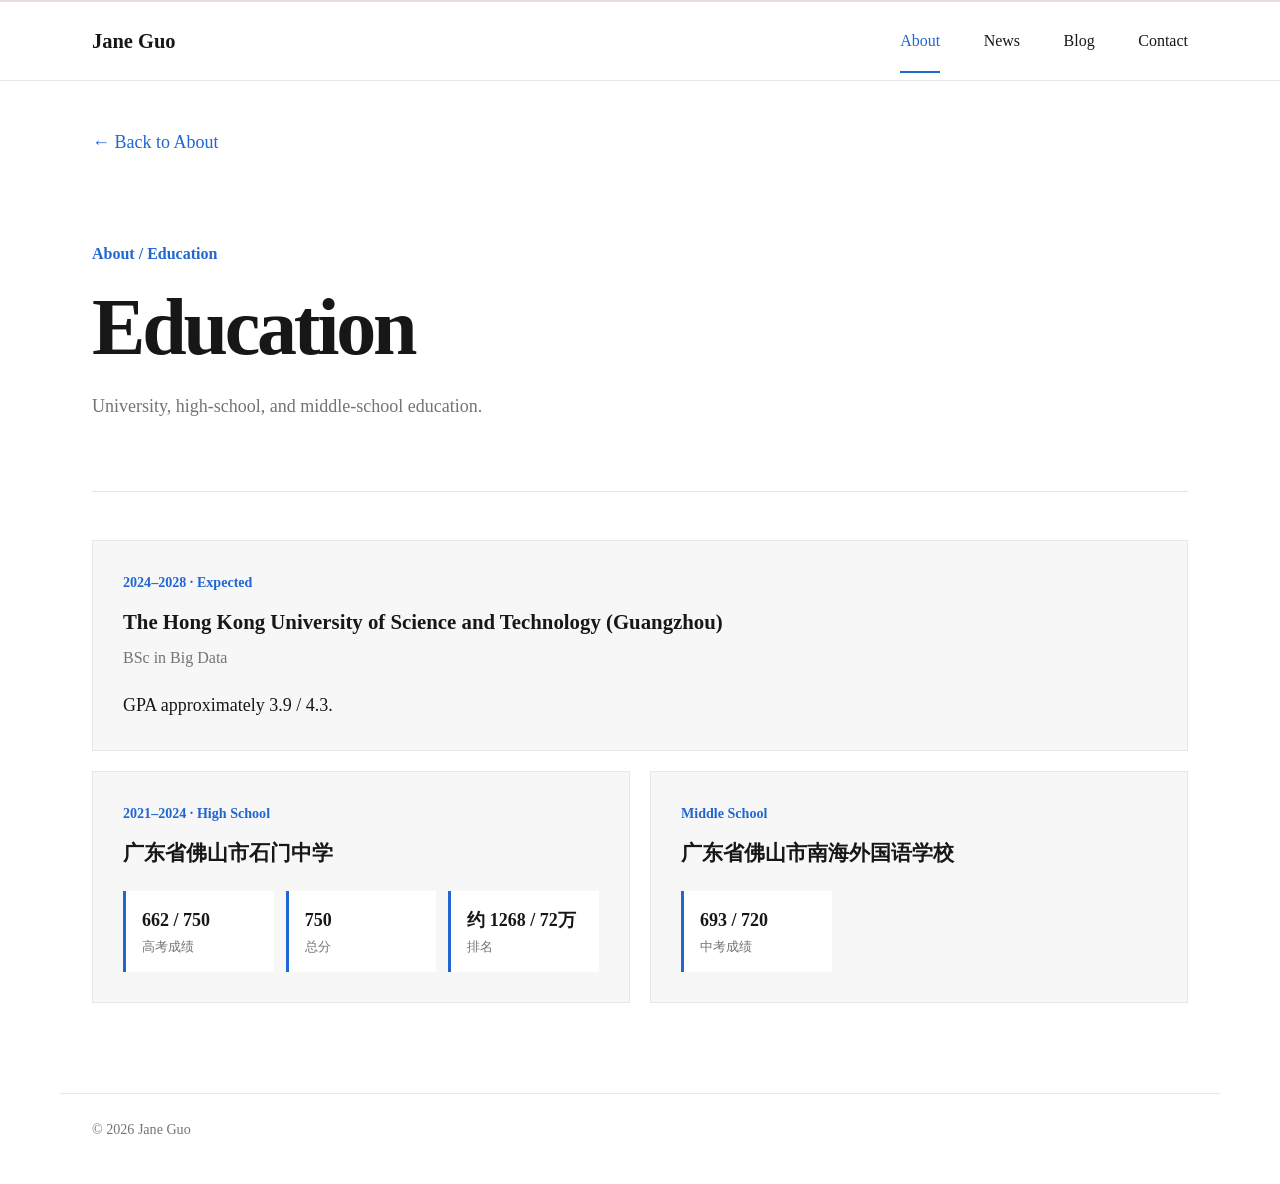
==== education.html @ 57a2ad55 "Add website sections and detail pages" ====
<!doctype html>
<html lang="en">
  <head>
    <meta charset="utf-8" />
    <meta name="viewport" content="width=device-width, initial-scale=1" />
    <title>Education · Jane Guo</title>
    <link rel="icon" href="favicon.svg" type="image/svg+xml" />
    <link rel="stylesheet" href="styles.css" />
  </head>
  <body>
    <header class="site-header">
      <div class="nav-wrap">
        <a class="site-name" href="index.html#about">Jane Guo</a>
        <nav aria-label="Primary navigation">
          <a class="active" href="index.html#about">About</a>
          <a href="index.html#news">News</a>
          <a href="blog.html">Blog</a>
          <a href="index.html#contact">Contact</a>
        </nav>
      </div>
    </header>
    <main class="detail-main">
      <a class="back-link" href="index.html#about">← Back to About</a>
      <section class="page-intro">
        <p class="section-label">About / Education</p>
        <h1>Education</h1>
        <p>University, high-school, and middle-school education.</p>
      </section>
      <section class="detail-grid" aria-label="Education details">
        <article class="detail-card wide">
          <p class="date">2024–2028 · Expected</p>
          <h2>The Hong Kong University of Science and Technology (Guangzhou)</h2>
          <h3>BSc in Big Data</h3>
          <p>GPA approximately 3.9 / 4.3.</p>
        </article>
        <article class="detail-card">
          <p class="date">2021–2024 · High School</p>
          <h2>广东省佛山市石门中学</h2>
          <div class="metric-row">
            <div class="metric"><strong>662 / 750</strong><span>高考成绩</span></div>
            <div class="metric"><strong>750</strong><span>总分</span></div>
            <div class="metric"><strong>约 1268 / 72万</strong><span>排名</span></div>
          </div>
        </article>
        <article class="detail-card">
          <p class="date">Middle School</p>
          <h2>广东省佛山市南海外国语学校</h2>
          <div class="metric-row">
            <div class="metric"><strong>693 / 720</strong><span>中考成绩</span></div>
          </div>
        </article>
      </section>
    </main>
    <footer><p>© 2026 Jane Guo</p></footer>
  </body>
</html>
---- styles.css ----
:root {
  --page: #ffffff;
  --text: #171717;
  --muted: #747474;
  --line: #e7e7e7;
  --soft: #f7f7f7;
  --accent: #2166d1;
  --accent-soft: #eef4ff;
  --red: #ff2442;
  --serif: Georgia, "Times New Roman", Times, serif;
}

* {
  box-sizing: border-box;
}

html {
  background: var(--page);
  scroll-behavior: smooth;
}

body {
  background: var(--page);
  color: var(--text);
  font-family: var(--serif);
  font-size: 18px;
  line-height: 1.7;
  margin: 0;
  -webkit-font-smoothing: antialiased;
}

a {
  color: var(--accent);
  text-decoration: none;
  text-underline-offset: 0.2em;
}

a:hover {
  text-decoration: underline;
}

a:focus-visible {
  border-radius: 2px;
  outline: 2px solid var(--accent);
  outline-offset: 4px;
}

.site-header {
  background: rgba(255, 255, 255, 0.96);
  border-bottom: 1px solid var(--line);
  border-top: 2px solid #eadde0;
  position: sticky;
  top: 0;
  z-index: 10;
}

.nav-wrap {
  align-items: center;
  display: flex;
  justify-content: space-between;
  margin: 0 auto;
  max-width: 1160px;
  min-height: 78px;
  padding: 0 32px;
}

.site-name {
  color: var(--text);
  font-size: 1.28rem;
  font-weight: 700;
}

.site-name:hover {
  text-decoration: none;
}

nav {
  align-items: center;
  display: flex;
  gap: clamp(24px, 3.4vw, 48px);
}

nav a {
  color: var(--text);
  font-size: 1rem;
  padding: 7px 0;
  position: relative;
}

nav a::after {
  background: var(--accent);
  bottom: -11px;
  content: "";
  height: 2px;
  left: 0;
  opacity: 0;
  position: absolute;
  right: 0;
  transform: translateY(3px);
  transition: opacity 160ms ease, transform 160ms ease;
}

nav a:hover,
nav a.active {
  color: var(--accent);
  text-decoration: none;
}

nav a:hover::after,
nav a.active::after {
  opacity: 1;
  transform: translateY(0);
}

main,
footer {
  margin: 0 auto;
  max-width: 1160px;
  padding-left: 32px;
  padding-right: 32px;
}

.section {
  border-top: 1px solid var(--line);
  padding: 66px 0 76px;
  scroll-margin-top: 78px;
}

.overview {
  align-items: center;
  border-top: 0;
  display: grid;
  gap: clamp(48px, 8vw, 110px);
  grid-template-columns: minmax(0, 1.25fr) minmax(280px, 0.75fr);
  min-height: 620px;
  padding-bottom: 98px;
  padding-top: 92px;
}

.section-label {
  color: var(--accent);
  font-size: 1rem;
  font-weight: 700;
  margin: 0 0 24px;
}

.overview h1,
.page-intro h1 {
  font-size: clamp(3.2rem, 6.4vw, 5rem);
  letter-spacing: -0.04em;
  line-height: 1;
  margin: 0;
}

.role {
  font-size: clamp(1.25rem, 2vw, 1.55rem);
  font-weight: 700;
  margin: 30px 0 3px;
}

.meta {
  color: var(--muted);
  margin: 0;
}

.introduction {
  font-size: 1.08rem;
  margin: 34px 0 16px;
  max-width: 670px;
}

.text-link {
  font-weight: 700;
}

.overview-figure {
  margin: 0;
}

.overview-figure img {
  border: 1px solid var(--line);
  display: block;
  height: auto;
  width: 100%;
}

.section-heading {
  align-items: baseline;
  display: flex;
  justify-content: space-between;
  margin-bottom: 38px;
}

.section-heading h2 {
  font-size: 1.7rem;
  line-height: 1.2;
  margin: 0;
}

.section-heading p {
  color: var(--muted);
  font-size: 0.95rem;
  margin: 0;
}

.card-grid {
  display: grid;
  gap: 18px;
  grid-template-columns: repeat(3, minmax(0, 1fr));
}

.section-card {
  background: var(--page);
  border: 1px solid var(--line);
  color: var(--text);
  display: block;
  min-height: 250px;
  padding: 25px 26px 28px;
  position: relative;
  transition: border-color 160ms ease, box-shadow 160ms ease, transform 160ms ease;
}

.section-card:hover {
  border-color: var(--accent);
  box-shadow: 0 14px 34px rgba(33, 102, 209, 0.08);
  text-decoration: none;
  transform: translateY(-3px);
}

.card-number {
  color: var(--muted);
  font-size: 0.82rem;
}

.section-card h3 {
  font-size: 1.28rem;
  line-height: 1.35;
  margin: 45px 0 10px;
}

.section-card p {
  color: var(--muted);
  font-size: 0.94rem;
  line-height: 1.55;
  margin: 0 34px 0 0;
}

.card-arrow {
  bottom: 24px;
  color: var(--accent);
  font-size: 1.2rem;
  position: absolute;
  right: 25px;
}

.timeline {
  border-top: 1px solid var(--line);
}

.timeline-item {
  align-items: baseline;
  border-bottom: 1px solid var(--line);
  display: grid;
  gap: 30px;
  grid-template-columns: 165px minmax(0, 1fr);
  padding: 25px 0;
}

.timeline-item time {
  color: var(--muted);
}

.timeline-item p {
  margin: 0;
}

.contact-section {
  padding-bottom: 90px;
}

.social-list {
  align-items: center;
  display: flex;
  flex-wrap: wrap;
  gap: 20px;
}

.social-link {
  align-items: center;
  background: var(--text);
  border: 1px solid var(--text);
  border-radius: 10px;
  color: #ffffff;
  display: inline-flex;
  height: 58px;
  justify-content: center;
  transition: opacity 160ms ease, transform 160ms ease;
  width: 58px;
}

a.social-link:hover {
  opacity: 0.8;
  text-decoration: none;
  transform: translateY(-2px);
}

.social-link svg {
  fill: none;
  height: 38px;
  stroke: currentColor;
  stroke-linecap: round;
  stroke-linejoin: round;
  stroke-width: 3;
  width: 38px;
}

.social-link .fill-shape,
.social-link .fill-dot {
  fill: currentColor;
  stroke: none;
}

.social-link.xhs {
  background: var(--red);
  border-color: var(--red);
  font-family: Arial, sans-serif;
  font-size: 0.72rem;
  font-weight: 800;
}

.social-link.linkedin {
  background: var(--accent);
  border-color: var(--accent);
  font-family: Arial, sans-serif;
  font-size: 1.55rem;
  font-weight: 700;
}

.social-link.is-pending {
  cursor: not-allowed;
  opacity: 0.38;
}

.contact-email {
  color: var(--muted);
  margin: 30px 0 0;
}

footer {
  border-top: 1px solid var(--line);
  color: var(--muted);
  font-size: 0.88rem;
  padding-bottom: 42px;
  padding-top: 24px;
}

footer p {
  margin: 0;
}

/* Detail pages */

.detail-main {
  padding-bottom: 90px;
}

.back-link {
  display: inline-block;
  margin-top: 46px;
}

.page-intro {
  padding: 82px 0 70px;
}

.page-intro .section-label {
  margin-bottom: 20px;
}

.page-intro p:last-child {
  color: var(--muted);
  margin: 24px 0 0;
  max-width: 720px;
}

.detail-grid {
  border-top: 1px solid var(--line);
  display: grid;
  gap: 20px;
  grid-template-columns: repeat(2, minmax(0, 1fr));
  padding-top: 48px;
}

.detail-card {
  background: var(--soft);
  border: 1px solid var(--line);
  padding: 30px;
}

.detail-card.wide {
  grid-column: 1 / -1;
}

.detail-card .date {
  color: var(--accent);
  font-size: 0.88rem;
  font-weight: 700;
  margin: 0 0 13px;
}

.detail-card h2 {
  font-size: 1.3rem;
  line-height: 1.35;
  margin: 0 0 8px;
}

.detail-card h3 {
  color: var(--muted);
  font-size: 1rem;
  font-weight: 400;
  margin: 0 0 18px;
}

.detail-card p {
  margin: 0;
}

.detail-card p + p {
  margin-top: 13px;
}

.detail-card ul {
  margin: 18px 0 0;
  padding-left: 1.15em;
}

.detail-card li + li {
  margin-top: 7px;
}

.metric-row {
  display: grid;
  gap: 12px;
  grid-template-columns: repeat(3, minmax(0, 1fr));
  margin-top: 24px;
}

.metric {
  background: var(--page);
  border-left: 3px solid var(--accent);
  padding: 14px 16px;
}

.metric strong,
.metric span {
  display: block;
}

.metric span {
  color: var(--muted);
  font-size: 0.82rem;
}

.skill-list {
  display: flex;
  flex-wrap: wrap;
  gap: 9px;
  margin-top: 18px;
}

.skill-list span {
  background: var(--page);
  border: 1px solid #d8d8d8;
  padding: 6px 11px;
}

.empty-blog {
  background: var(--accent-soft);
  border: 1px solid #cedeff;
  padding: 42px;
}

.empty-blog h2 {
  margin: 0 0 8px;
}

.empty-blog p {
  color: var(--muted);
  margin: 0;
}

@media (max-width: 880px) {
  .overview {
    gap: 42px;
    grid-template-columns: minmax(0, 1fr) 300px;
  }

  .card-grid {
    grid-template-columns: repeat(2, minmax(0, 1fr));
  }
}

@media (max-width: 680px) {
  body {
    font-size: 17px;
  }

  .nav-wrap {
    align-items: flex-start;
    flex-direction: column;
    gap: 9px;
    padding-bottom: 16px;
    padding-top: 14px;
  }

  nav {
    flex-wrap: wrap;
    gap: 7px 24px;
  }

  nav a {
    flex: 0 0 auto;
  }

  nav a::after {
    bottom: -4px;
  }

  main,
  footer,
  .nav-wrap {
    padding-left: 22px;
    padding-right: 22px;
  }

  .section {
    padding: 50px 0 58px;
    scroll-margin-top: 116px;
  }

  .overview {
    grid-template-columns: 1fr;
    min-height: 0;
    padding-bottom: 70px;
    padding-top: 62px;
  }

  .overview-figure {
    max-width: 360px;
    order: -1;
  }

  .section-heading {
    align-items: flex-start;
    flex-direction: column;
    gap: 8px;
  }

  .card-grid,
  .detail-grid {
    grid-template-columns: 1fr;
  }

  .detail-card.wide {
    grid-column: auto;
  }

  .section-card {
    min-height: 220px;
  }

  .timeline-item {
    gap: 5px;
    grid-template-columns: 1fr;
  }

  .page-intro {
    padding: 64px 0 52px;
  }

  .metric-row {
    grid-template-columns: 1fr;
  }
}

@media (prefers-reduced-motion: reduce) {
  html {
    scroll-behavior: auto;
  }

  nav a::after,
  .section-card,
  .social-link {
    transition: none;
  }
}
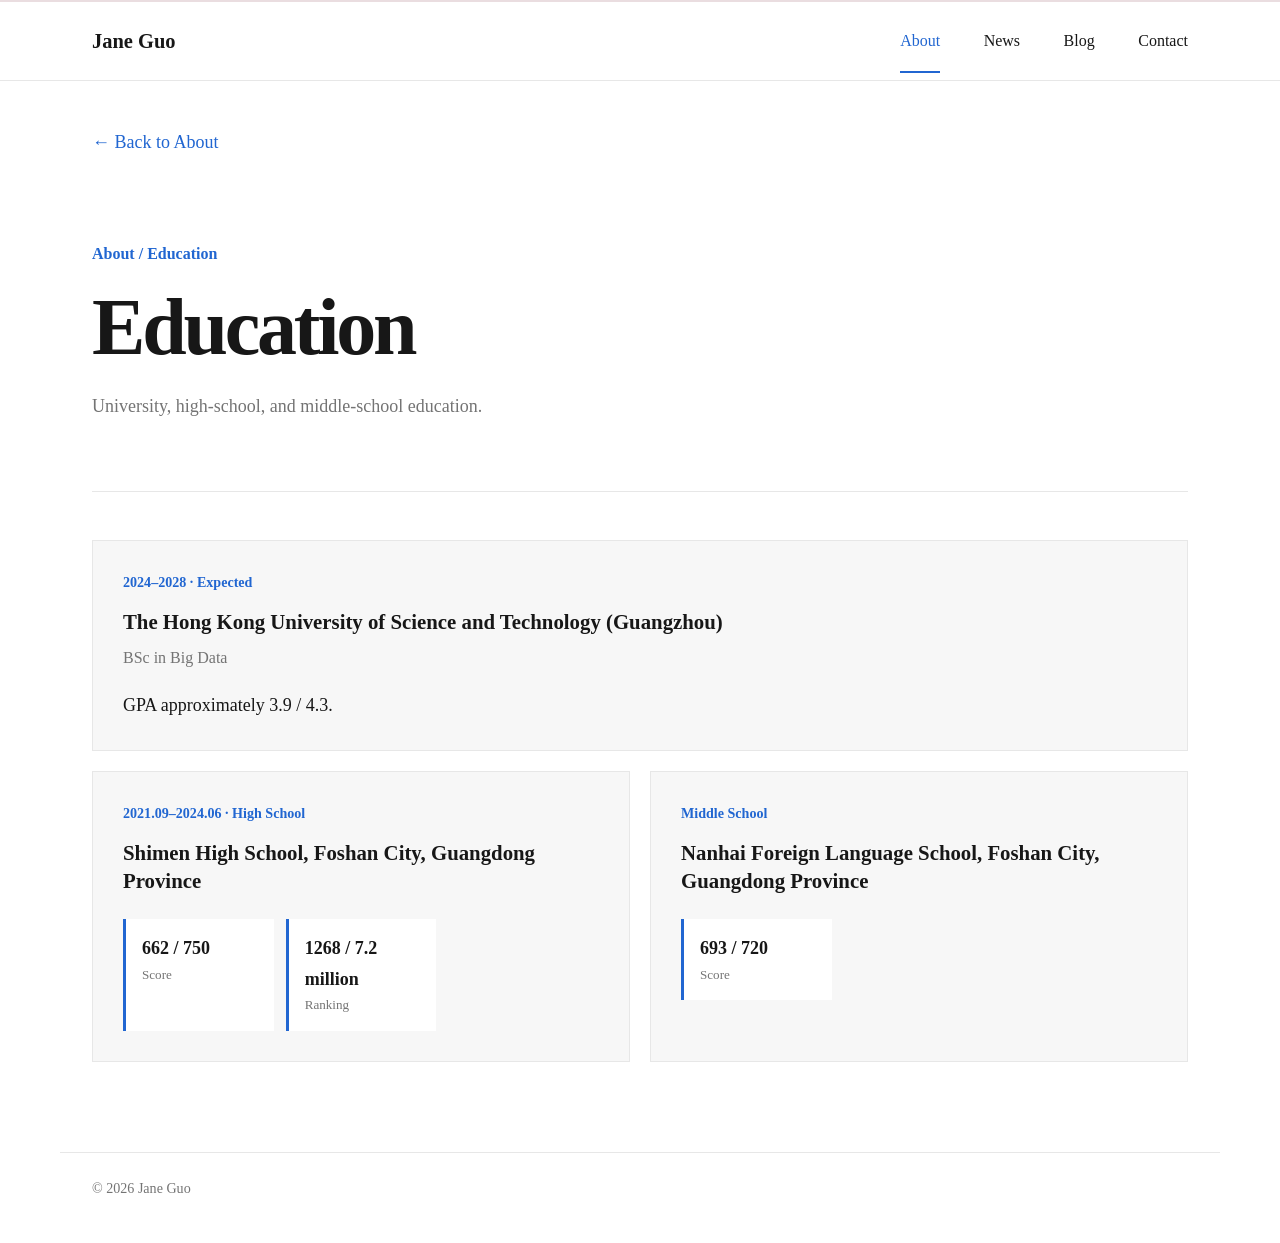
==== commit 03c6d562: "Add files via upload" ====
--- a/education.html
+++ b/education.html
@@ -34,19 +34,18 @@
           <p>GPA approximately 3.9 / 4.3.</p>
         </article>
         <article class="detail-card">
-          <p class="date">2021–2024 · High School</p>
-          <h2>广东省佛山市石门中学</h2>
+          <p class="date">2021.09–2024.06 · High School</p>
+          <h2>Shimen High School, Foshan City, Guangdong Province</h2>
           <div class="metric-row">
-            <div class="metric"><strong>662 / 750</strong><span>高考成绩</span></div>
-            <div class="metric"><strong>750</strong><span>总分</span></div>
-            <div class="metric"><strong>约 1268 / 72万</strong><span>排名</span></div>
+            <div class="metric"><strong>662 / 750</strong><span>Score</span></div>
+            <div class="metric"><strong> 1268 / 7.2 million</strong><span>Ranking</span></div>
           </div>
         </article>
         <article class="detail-card">
           <p class="date">Middle School</p>
-          <h2>广东省佛山市南海外国语学校</h2>
+          <h2>Nanhai Foreign Language School, Foshan City, Guangdong Province</h2>
           <div class="metric-row">
-            <div class="metric"><strong>693 / 720</strong><span>中考成绩</span></div>
+            <div class="metric"><strong>693 / 720</strong><span>Score</span></div>
           </div>
         </article>
       </section>
